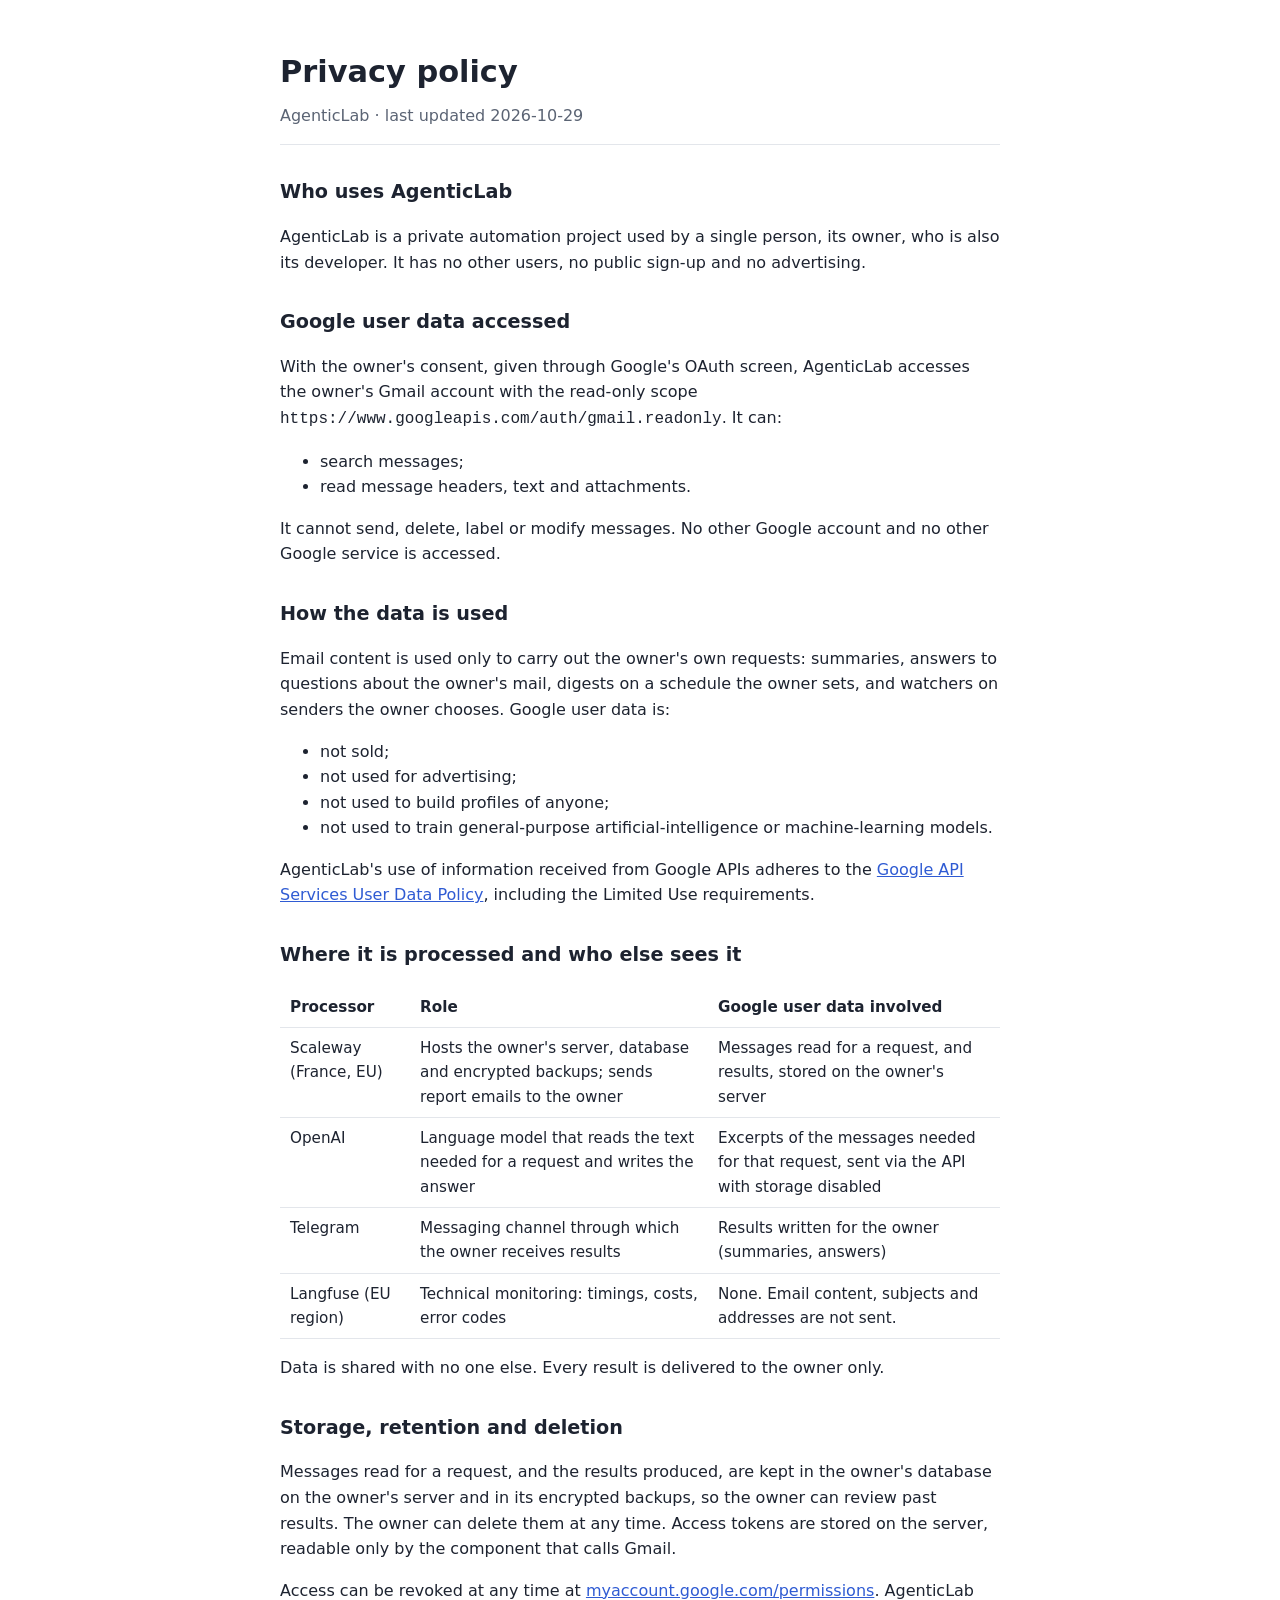
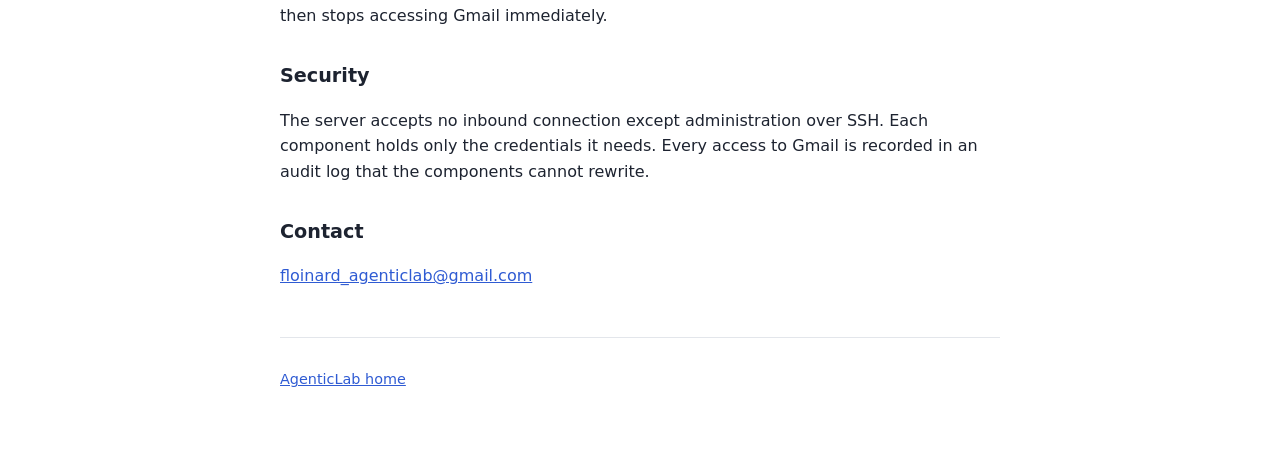
==== privacy.html @ 8ad276b6 "Add files via upload" ====
<!doctype html>
<html lang="en">
<head>
<meta charset="utf-8">
<meta name="viewport" content="width=device-width, initial-scale=1">
<meta http-equiv="Content-Security-Policy" content="default-src 'none'; style-src 'self'; img-src 'self'; base-uri 'none'; form-action 'none'">
<meta name="referrer" content="no-referrer">
<title>AgenticLab — Privacy policy</title>
<link rel="stylesheet" href="style.css">
</head>
<body>
<main>
<header>
<h1>Privacy policy</h1>
<p class="lead">AgenticLab · last updated 2026-10-29</p>
</header>

<h2>Who uses AgenticLab</h2>
<p>AgenticLab is a private automation project used by a single person, its owner, who is also its developer. It has no other users, no public sign-up and no advertising.</p>

<h2>Google user data accessed</h2>
<p>With the owner's consent, given through Google's OAuth screen, AgenticLab accesses the owner's Gmail account with the read-only scope <code>https://www.googleapis.com/auth/gmail.readonly</code>. It can:</p>
<ul>
<li>search messages;</li>
<li>read message headers, text and attachments.</li>
</ul>
<p>It cannot send, delete, label or modify messages. No other Google account and no other Google service is accessed.</p>

<h2>How the data is used</h2>
<p>Email content is used only to carry out the owner's own requests: summaries, answers to questions about the owner's mail, digests on a schedule the owner sets, and watchers on senders the owner chooses. Google user data is:</p>
<ul>
<li>not sold;</li>
<li>not used for advertising;</li>
<li>not used to build profiles of anyone;</li>
<li>not used to train general-purpose artificial-intelligence or machine-learning models.</li>
</ul>
<p>AgenticLab's use of information received from Google APIs adheres to the <a href="https://developers.google.com/terms/api-services-user-data-policy">Google API Services User Data Policy</a>, including the Limited Use requirements.</p>

<h2>Where it is processed and who else sees it</h2>
<table>
<tr><th>Processor</th><th>Role</th><th>Google user data involved</th></tr>
<tr><td>Scaleway (France, EU)</td><td>Hosts the owner's server, database and encrypted backups; sends report emails to the owner</td><td>Messages read for a request, and results, stored on the owner's server</td></tr>
<tr><td>OpenAI</td><td>Language model that reads the text needed for a request and writes the answer</td><td>Excerpts of the messages needed for that request, sent via the API with storage disabled</td></tr>
<tr><td>Telegram</td><td>Messaging channel through which the owner receives results</td><td>Results written for the owner (summaries, answers)</td></tr>
<tr><td>Langfuse (EU region)</td><td>Technical monitoring: timings, costs, error codes</td><td>None. Email content, subjects and addresses are not sent.</td></tr>
</table>
<p>Data is shared with no one else. Every result is delivered to the owner only.</p>

<h2>Storage, retention and deletion</h2>
<p>Messages read for a request, and the results produced, are kept in the owner's database on the owner's server and in its encrypted backups, so the owner can review past results. The owner can delete them at any time. Access tokens are stored on the server, readable only by the component that calls Gmail.</p>
<p>Access can be revoked at any time at <a href="https://myaccount.google.com/permissions">myaccount.google.com/permissions</a>. AgenticLab then stops accessing Gmail immediately.</p>

<h2>Security</h2>
<p>The server accepts no inbound connection except administration over SSH. Each component holds only the credentials it needs. Every access to Gmail is recorded in an audit log that the components cannot rewrite.</p>

<h2>Contact</h2>
<p><a href="mailto:floinard_agenticlab@gmail.com">floinard_agenticlab@gmail.com</a></p>

<footer><p><a href="index.html">AgenticLab home</a></p></footer>
</main>
</body>
</html>
---- style.css ----
:root { --fg: #1d2330; --muted: #5b6474; --bg: #ffffff; --line: #e3e6eb; --accent: #2f5bd3; }
@media (prefers-color-scheme: dark) { :root { --fg: #e7eaf0; --muted: #a2abba; --bg: #12151b; --line: #2a303b; --accent: #8fb0ff; } }
* { box-sizing: border-box; }
body { margin: 0; background: var(--bg); color: var(--fg); font: 16px/1.6 system-ui, -apple-system, "Segoe UI", Roboto, sans-serif; }
main { max-width: 760px; margin: 0 auto; padding: 48px 20px 64px; }
header { border-bottom: 1px solid var(--line); padding-bottom: 16px; margin-bottom: 28px; }
h1 { font-size: 1.9rem; margin: 0 0 6px; } h2 { font-size: 1.2rem; margin-top: 2rem; }
p.lead { color: var(--muted); margin: 0; }
a { color: var(--accent); }
table { border-collapse: collapse; width: 100%; margin: 12px 0; font-size: 0.95rem; }
th, td { text-align: left; vertical-align: top; padding: 8px 10px; border-bottom: 1px solid var(--line); }
footer { margin-top: 48px; padding-top: 16px; border-top: 1px solid var(--line); color: var(--muted); font-size: 0.9rem; }
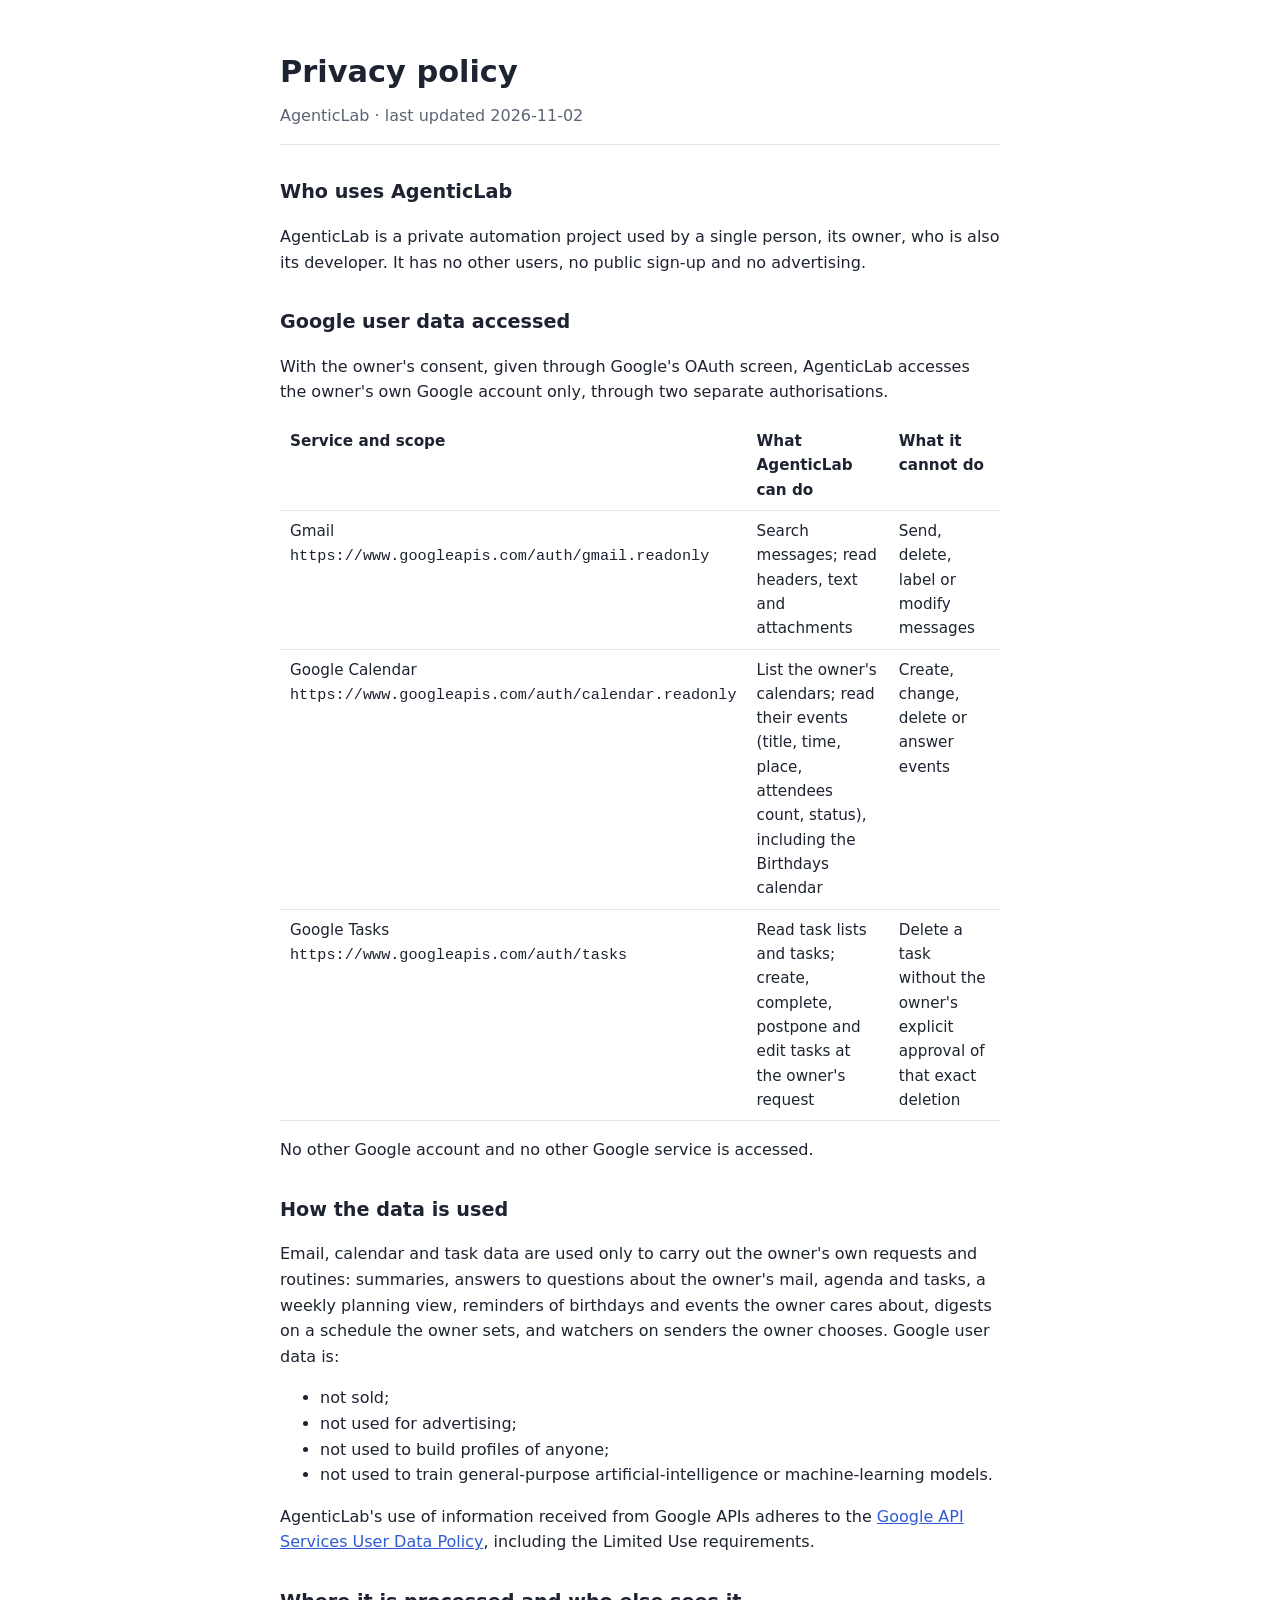
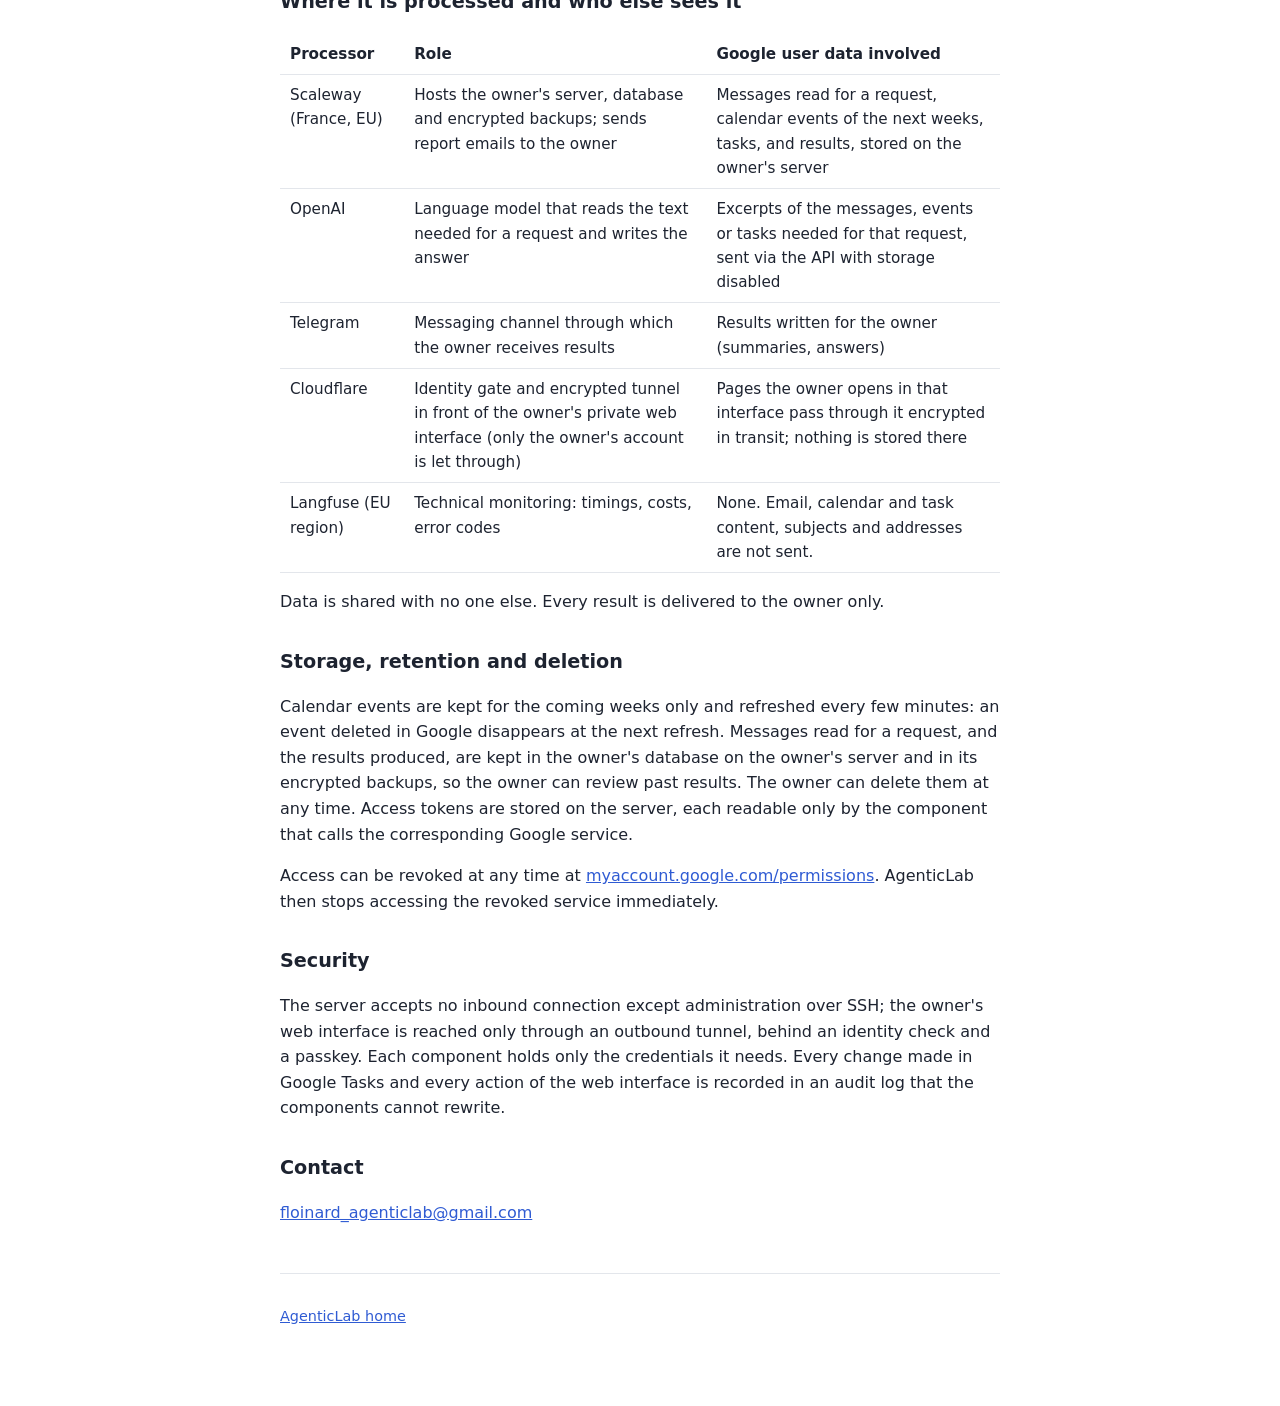
==== commit f70974c9: "Add files via upload" ====
--- a/privacy.html
+++ b/privacy.html
@@ -12,22 +12,24 @@
 <main>
 <header>
 <h1>Privacy policy</h1>
-<p class="lead">AgenticLab · last updated 2026-10-29</p>
+<p class="lead">AgenticLab · last updated 2026-11-02</p>
 </header>
 
 <h2>Who uses AgenticLab</h2>
 <p>AgenticLab is a private automation project used by a single person, its owner, who is also its developer. It has no other users, no public sign-up and no advertising.</p>
 
 <h2>Google user data accessed</h2>
-<p>With the owner's consent, given through Google's OAuth screen, AgenticLab accesses the owner's Gmail account with the read-only scope <code>https://www.googleapis.com/auth/gmail.readonly</code>. It can:</p>
-<ul>
-<li>search messages;</li>
-<li>read message headers, text and attachments.</li>
-</ul>
-<p>It cannot send, delete, label or modify messages. No other Google account and no other Google service is accessed.</p>
+<p>With the owner's consent, given through Google's OAuth screen, AgenticLab accesses the owner's own Google account only, through two separate authorisations.</p>
+<table>
+<tr><th>Service and scope</th><th>What AgenticLab can do</th><th>What it cannot do</th></tr>
+<tr><td>Gmail<br><code>https://www.googleapis.com/auth/gmail.readonly</code></td><td>Search messages; read headers, text and attachments</td><td>Send, delete, label or modify messages</td></tr>
+<tr><td>Google Calendar<br><code>https://www.googleapis.com/auth/calendar.readonly</code></td><td>List the owner's calendars; read their events (title, time, place, attendees count, status), including the Birthdays calendar</td><td>Create, change, delete or answer events</td></tr>
+<tr><td>Google Tasks<br><code>https://www.googleapis.com/auth/tasks</code></td><td>Read task lists and tasks; create, complete, postpone and edit tasks at the owner's request</td><td>Delete a task without the owner's explicit approval of that exact deletion</td></tr>
+</table>
+<p>No other Google account and no other Google service is accessed.</p>
 
 <h2>How the data is used</h2>
-<p>Email content is used only to carry out the owner's own requests: summaries, answers to questions about the owner's mail, digests on a schedule the owner sets, and watchers on senders the owner chooses. Google user data is:</p>
+<p>Email, calendar and task data are used only to carry out the owner's own requests and routines: summaries, answers to questions about the owner's mail, agenda and tasks, a weekly planning view, reminders of birthdays and events the owner cares about, digests on a schedule the owner sets, and watchers on senders the owner chooses. Google user data is:</p>
 <ul>
 <li>not sold;</li>
 <li>not used for advertising;</li>
@@ -39,19 +41,20 @@
 <h2>Where it is processed and who else sees it</h2>
 <table>
 <tr><th>Processor</th><th>Role</th><th>Google user data involved</th></tr>
-<tr><td>Scaleway (France, EU)</td><td>Hosts the owner's server, database and encrypted backups; sends report emails to the owner</td><td>Messages read for a request, and results, stored on the owner's server</td></tr>
-<tr><td>OpenAI</td><td>Language model that reads the text needed for a request and writes the answer</td><td>Excerpts of the messages needed for that request, sent via the API with storage disabled</td></tr>
+<tr><td>Scaleway (France, EU)</td><td>Hosts the owner's server, database and encrypted backups; sends report emails to the owner</td><td>Messages read for a request, calendar events of the next weeks, tasks, and results, stored on the owner's server</td></tr>
+<tr><td>OpenAI</td><td>Language model that reads the text needed for a request and writes the answer</td><td>Excerpts of the messages, events or tasks needed for that request, sent via the API with storage disabled</td></tr>
 <tr><td>Telegram</td><td>Messaging channel through which the owner receives results</td><td>Results written for the owner (summaries, answers)</td></tr>
-<tr><td>Langfuse (EU region)</td><td>Technical monitoring: timings, costs, error codes</td><td>None. Email content, subjects and addresses are not sent.</td></tr>
+<tr><td>Cloudflare</td><td>Identity gate and encrypted tunnel in front of the owner's private web interface (only the owner's account is let through)</td><td>Pages the owner opens in that interface pass through it encrypted in transit; nothing is stored there</td></tr>
+<tr><td>Langfuse (EU region)</td><td>Technical monitoring: timings, costs, error codes</td><td>None. Email, calendar and task content, subjects and addresses are not sent.</td></tr>
 </table>
 <p>Data is shared with no one else. Every result is delivered to the owner only.</p>
 
 <h2>Storage, retention and deletion</h2>
-<p>Messages read for a request, and the results produced, are kept in the owner's database on the owner's server and in its encrypted backups, so the owner can review past results. The owner can delete them at any time. Access tokens are stored on the server, readable only by the component that calls Gmail.</p>
-<p>Access can be revoked at any time at <a href="https://myaccount.google.com/permissions">myaccount.google.com/permissions</a>. AgenticLab then stops accessing Gmail immediately.</p>
+<p>Calendar events are kept for the coming weeks only and refreshed every few minutes: an event deleted in Google disappears at the next refresh. Messages read for a request, and the results produced, are kept in the owner's database on the owner's server and in its encrypted backups, so the owner can review past results. The owner can delete them at any time. Access tokens are stored on the server, each readable only by the component that calls the corresponding Google service.</p>
+<p>Access can be revoked at any time at <a href="https://myaccount.google.com/permissions">myaccount.google.com/permissions</a>. AgenticLab then stops accessing the revoked service immediately.</p>
 
 <h2>Security</h2>
-<p>The server accepts no inbound connection except administration over SSH. Each component holds only the credentials it needs. Every access to Gmail is recorded in an audit log that the components cannot rewrite.</p>
+<p>The server accepts no inbound connection except administration over SSH; the owner's web interface is reached only through an outbound tunnel, behind an identity check and a passkey. Each component holds only the credentials it needs. Every change made in Google Tasks and every action of the web interface is recorded in an audit log that the components cannot rewrite.</p>
 
 <h2>Contact</h2>
 <p><a href="mailto:floinard_agenticlab@gmail.com">floinard_agenticlab@gmail.com</a></p>
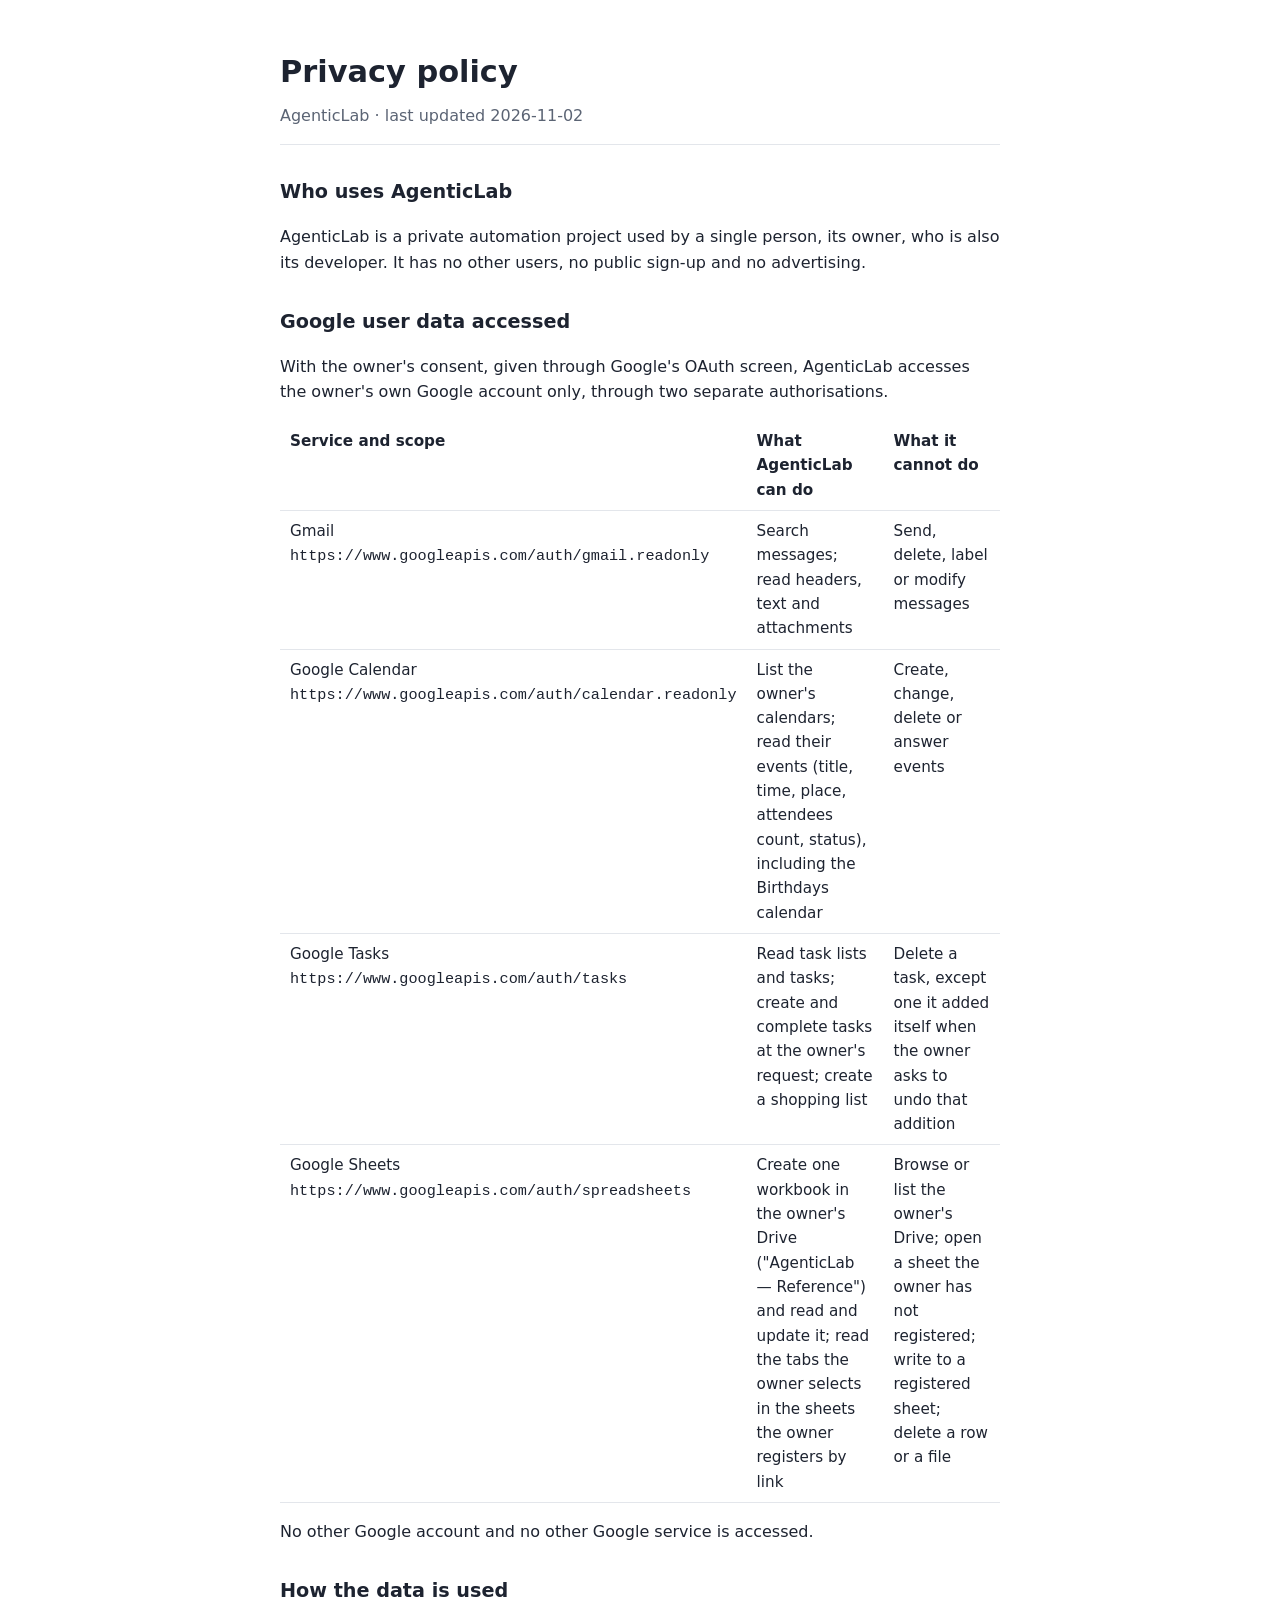
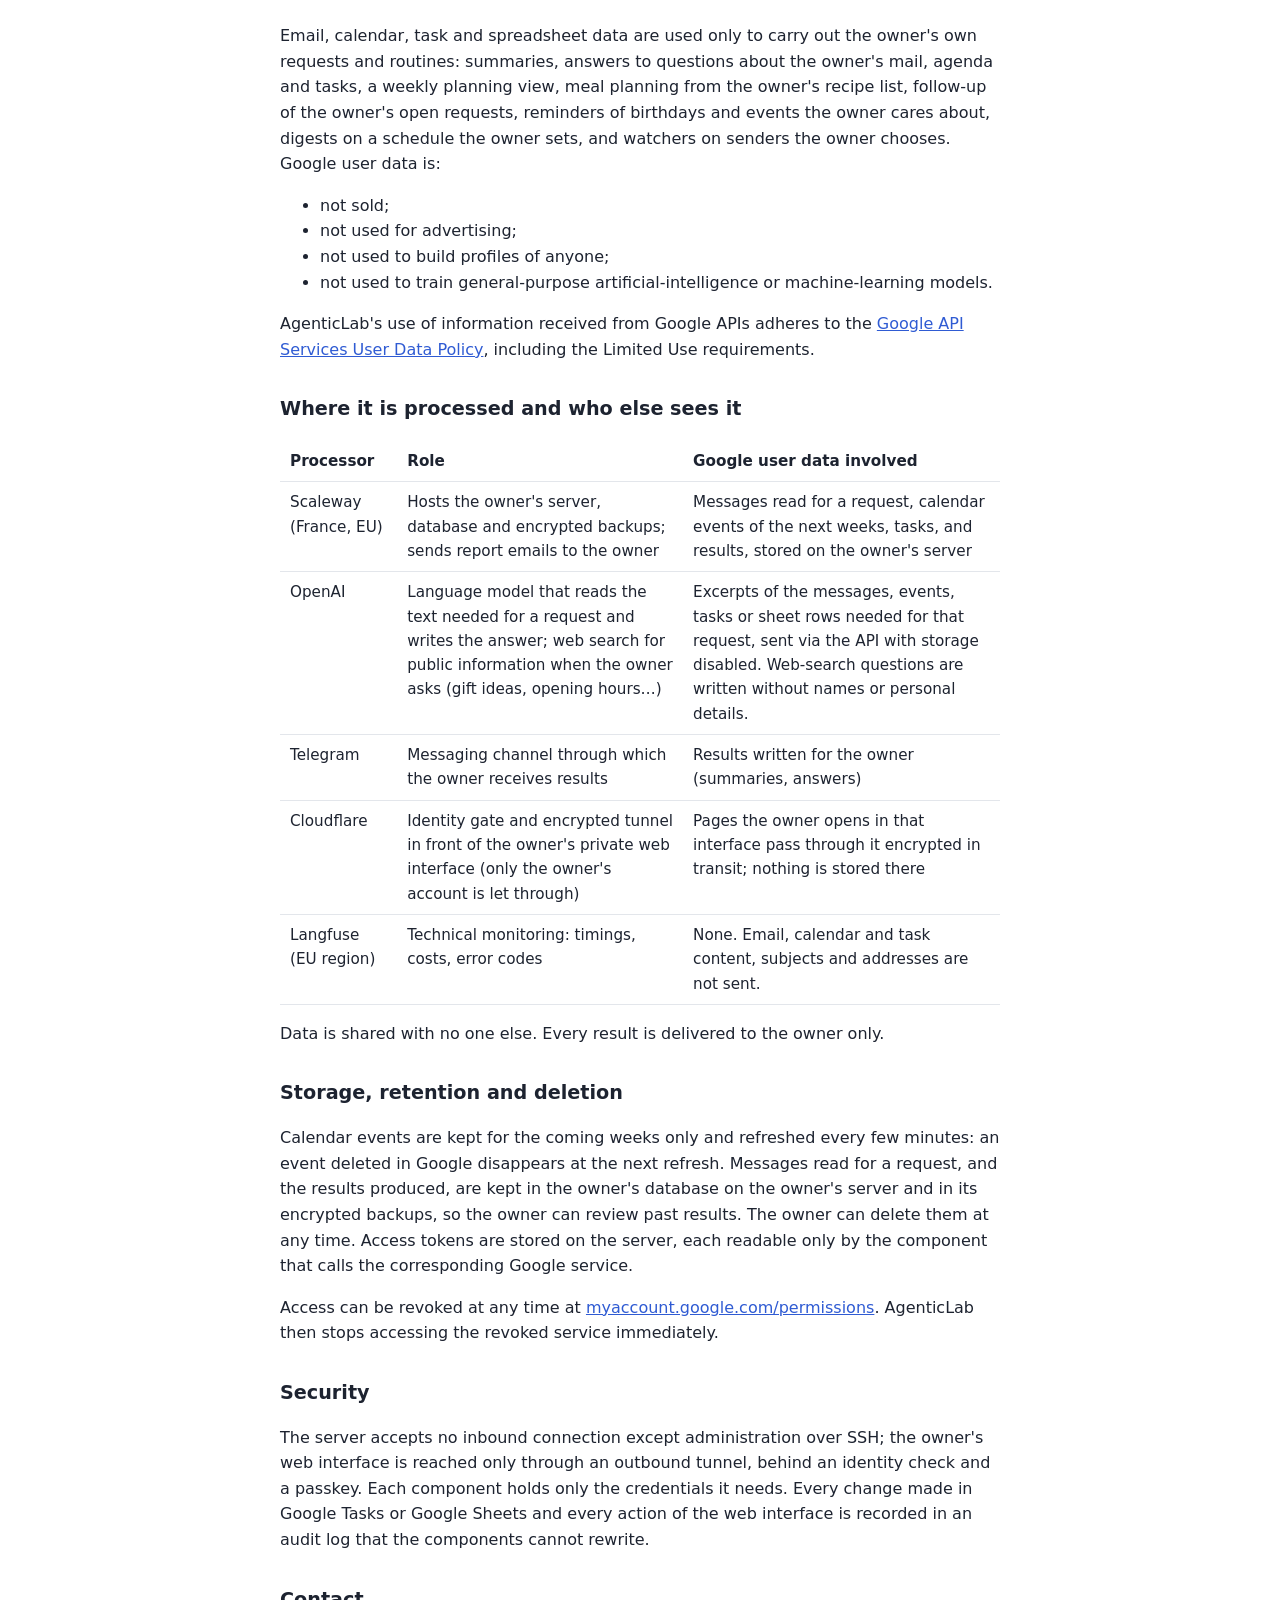
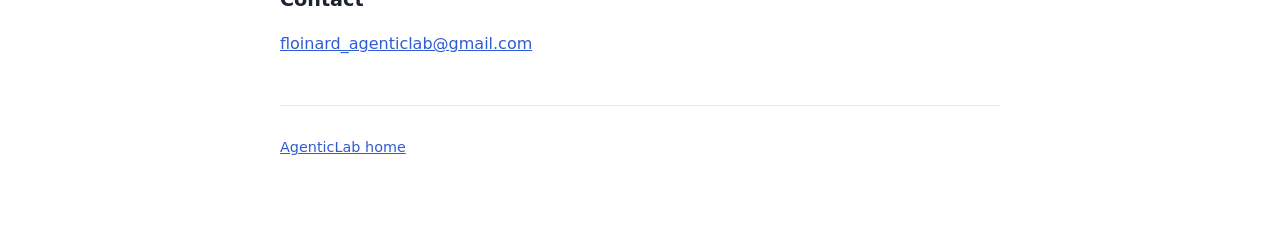
==== commit f6303344: "Add files via upload" ====
--- a/privacy.html
+++ b/privacy.html
@@ -24,12 +24,13 @@
 <tr><th>Service and scope</th><th>What AgenticLab can do</th><th>What it cannot do</th></tr>
 <tr><td>Gmail<br><code>https://www.googleapis.com/auth/gmail.readonly</code></td><td>Search messages; read headers, text and attachments</td><td>Send, delete, label or modify messages</td></tr>
 <tr><td>Google Calendar<br><code>https://www.googleapis.com/auth/calendar.readonly</code></td><td>List the owner's calendars; read their events (title, time, place, attendees count, status), including the Birthdays calendar</td><td>Create, change, delete or answer events</td></tr>
-<tr><td>Google Tasks<br><code>https://www.googleapis.com/auth/tasks</code></td><td>Read task lists and tasks; create, complete, postpone and edit tasks at the owner's request</td><td>Delete a task without the owner's explicit approval of that exact deletion</td></tr>
+<tr><td>Google Tasks<br><code>https://www.googleapis.com/auth/tasks</code></td><td>Read task lists and tasks; create and complete tasks at the owner's request; create a shopping list</td><td>Delete a task, except one it added itself when the owner asks to undo that addition</td></tr>
+<tr><td>Google Sheets<br><code>https://www.googleapis.com/auth/spreadsheets</code></td><td>Create one workbook in the owner's Drive ("AgenticLab — Reference") and read and update it; read the tabs the owner selects in the sheets the owner registers by link</td><td>Browse or list the owner's Drive; open a sheet the owner has not registered; write to a registered sheet; delete a row or a file</td></tr>
 </table>
 <p>No other Google account and no other Google service is accessed.</p>
 
 <h2>How the data is used</h2>
-<p>Email, calendar and task data are used only to carry out the owner's own requests and routines: summaries, answers to questions about the owner's mail, agenda and tasks, a weekly planning view, reminders of birthdays and events the owner cares about, digests on a schedule the owner sets, and watchers on senders the owner chooses. Google user data is:</p>
+<p>Email, calendar, task and spreadsheet data are used only to carry out the owner's own requests and routines: summaries, answers to questions about the owner's mail, agenda and tasks, a weekly planning view, meal planning from the owner's recipe list, follow-up of the owner's open requests, reminders of birthdays and events the owner cares about, digests on a schedule the owner sets, and watchers on senders the owner chooses. Google user data is:</p>
 <ul>
 <li>not sold;</li>
 <li>not used for advertising;</li>
@@ -42,7 +43,7 @@
 <table>
 <tr><th>Processor</th><th>Role</th><th>Google user data involved</th></tr>
 <tr><td>Scaleway (France, EU)</td><td>Hosts the owner's server, database and encrypted backups; sends report emails to the owner</td><td>Messages read for a request, calendar events of the next weeks, tasks, and results, stored on the owner's server</td></tr>
-<tr><td>OpenAI</td><td>Language model that reads the text needed for a request and writes the answer</td><td>Excerpts of the messages, events or tasks needed for that request, sent via the API with storage disabled</td></tr>
+<tr><td>OpenAI</td><td>Language model that reads the text needed for a request and writes the answer; web search for public information when the owner asks (gift ideas, opening hours…)</td><td>Excerpts of the messages, events, tasks or sheet rows needed for that request, sent via the API with storage disabled. Web-search questions are written without names or personal details.</td></tr>
 <tr><td>Telegram</td><td>Messaging channel through which the owner receives results</td><td>Results written for the owner (summaries, answers)</td></tr>
 <tr><td>Cloudflare</td><td>Identity gate and encrypted tunnel in front of the owner's private web interface (only the owner's account is let through)</td><td>Pages the owner opens in that interface pass through it encrypted in transit; nothing is stored there</td></tr>
 <tr><td>Langfuse (EU region)</td><td>Technical monitoring: timings, costs, error codes</td><td>None. Email, calendar and task content, subjects and addresses are not sent.</td></tr>
@@ -54,7 +55,7 @@
 <p>Access can be revoked at any time at <a href="https://myaccount.google.com/permissions">myaccount.google.com/permissions</a>. AgenticLab then stops accessing the revoked service immediately.</p>
 
 <h2>Security</h2>
-<p>The server accepts no inbound connection except administration over SSH; the owner's web interface is reached only through an outbound tunnel, behind an identity check and a passkey. Each component holds only the credentials it needs. Every change made in Google Tasks and every action of the web interface is recorded in an audit log that the components cannot rewrite.</p>
+<p>The server accepts no inbound connection except administration over SSH; the owner's web interface is reached only through an outbound tunnel, behind an identity check and a passkey. Each component holds only the credentials it needs. Every change made in Google Tasks or Google Sheets and every action of the web interface is recorded in an audit log that the components cannot rewrite.</p>
 
 <h2>Contact</h2>
 <p><a href="mailto:floinard_agenticlab@gmail.com">floinard_agenticlab@gmail.com</a></p>
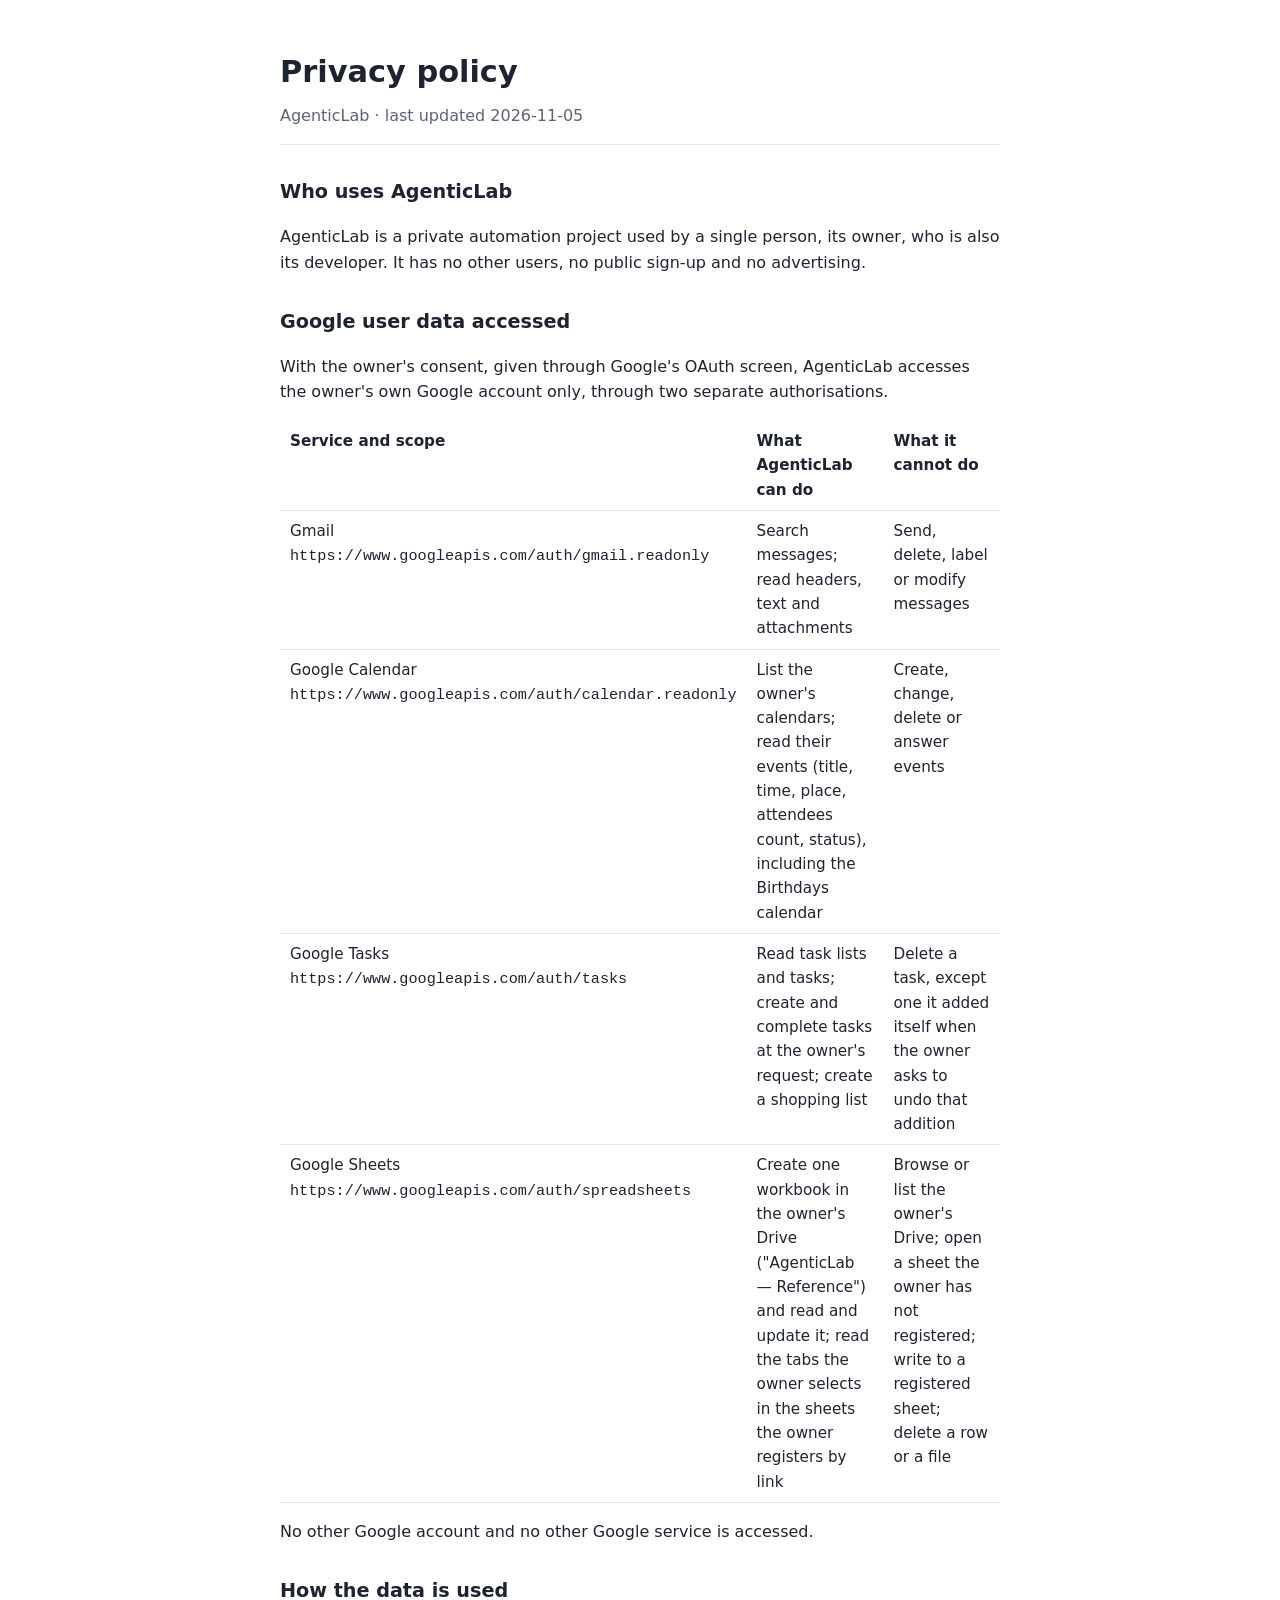
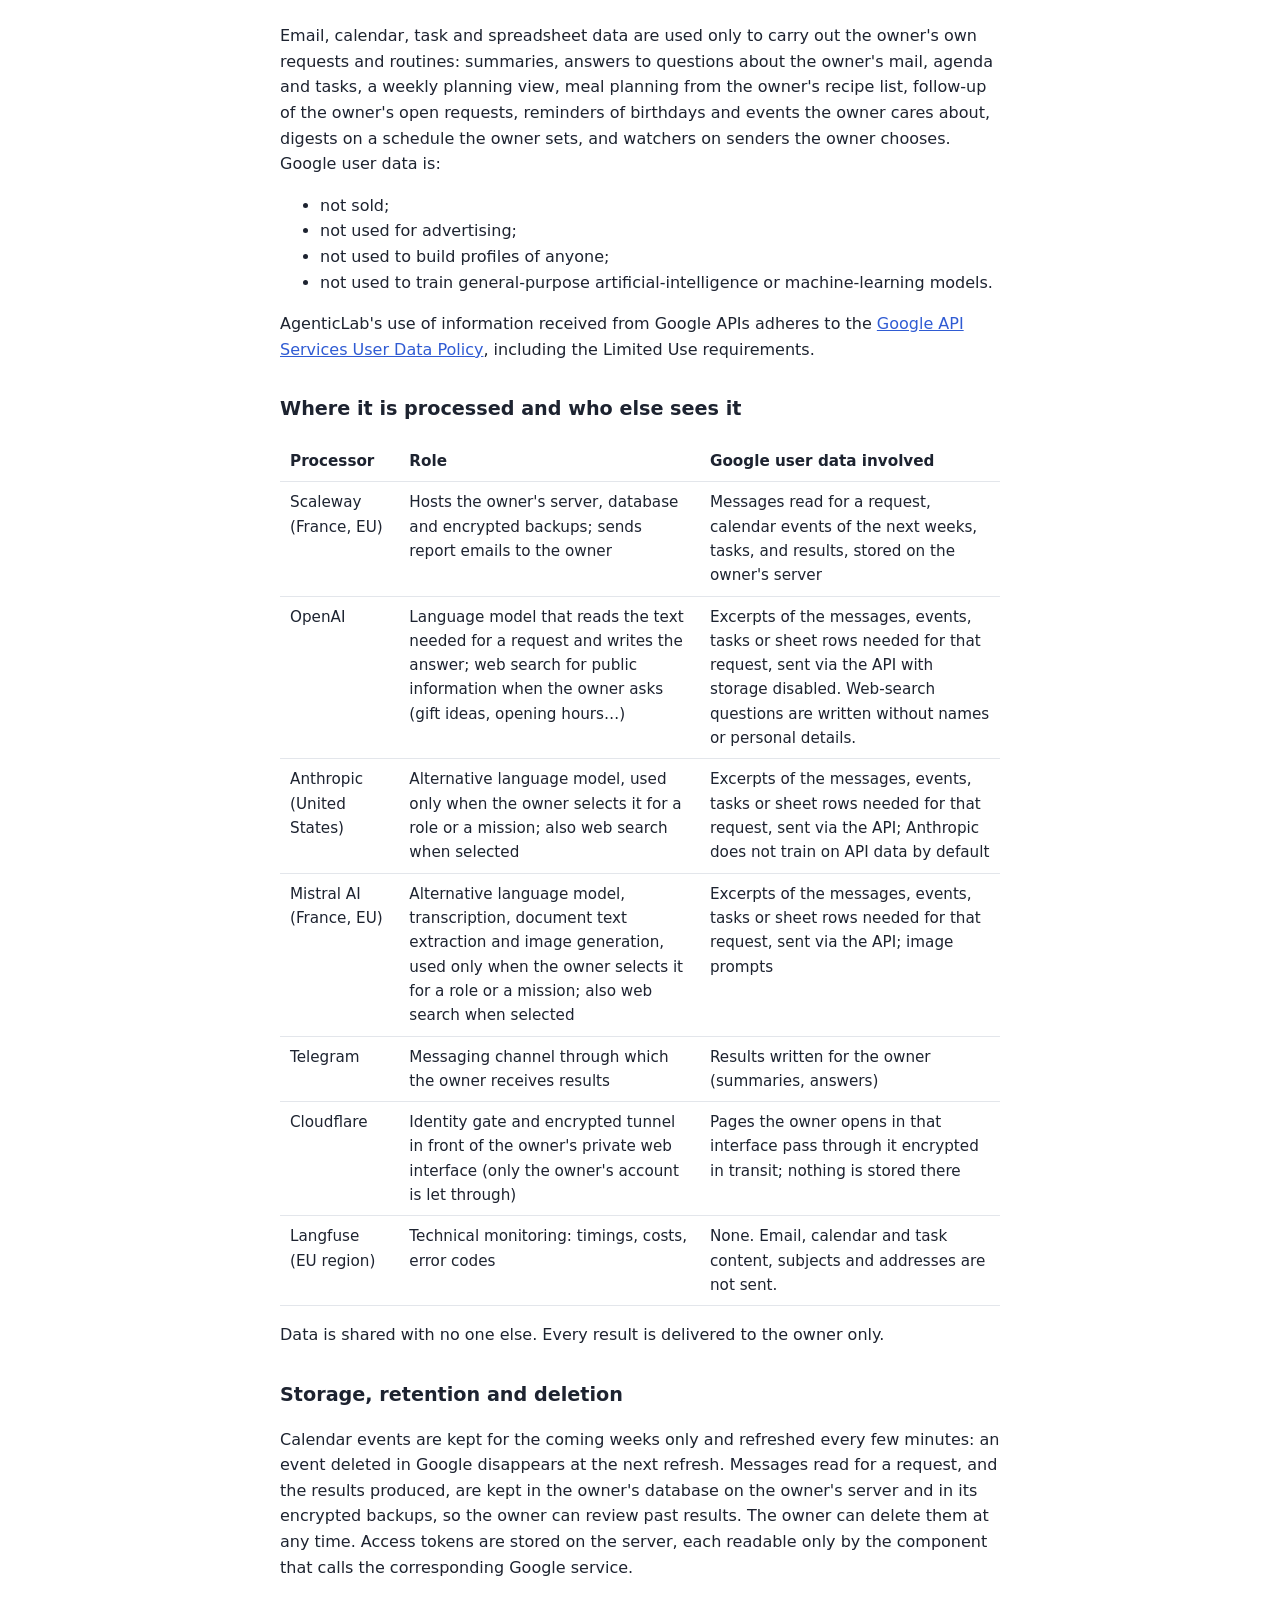
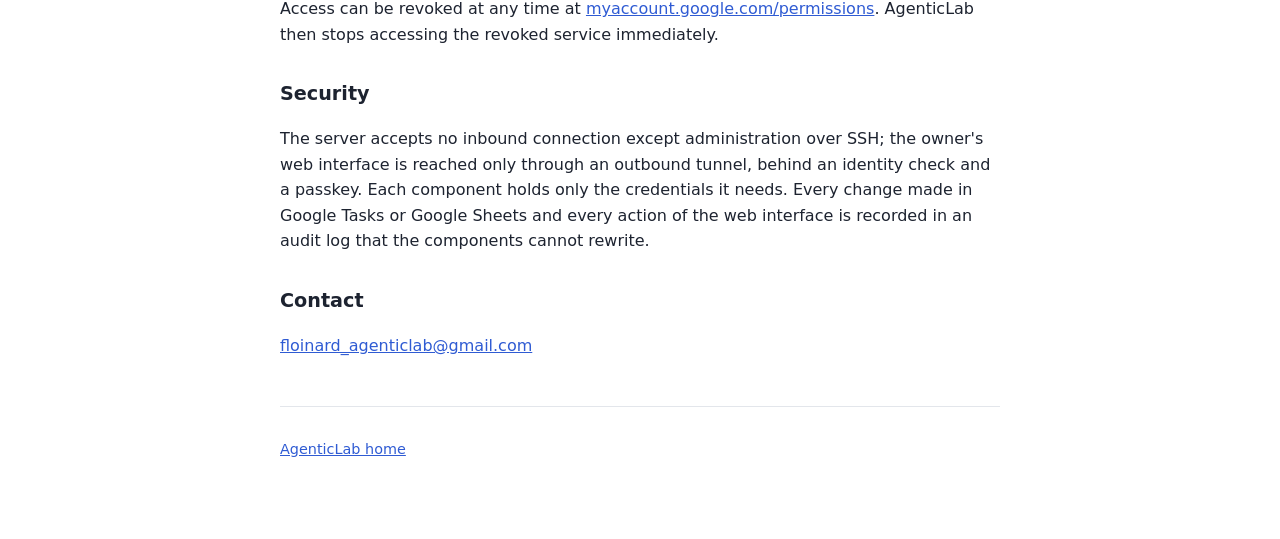
==== commit bde25220: "Add files via upload" ====
--- a/privacy.html
+++ b/privacy.html
@@ -12,7 +12,7 @@
 <main>
 <header>
 <h1>Privacy policy</h1>
-<p class="lead">AgenticLab · last updated 2026-11-02</p>
+<p class="lead">AgenticLab · last updated 2026-11-05</p>
 </header>
 
 <h2>Who uses AgenticLab</h2>
@@ -44,6 +44,8 @@
 <tr><th>Processor</th><th>Role</th><th>Google user data involved</th></tr>
 <tr><td>Scaleway (France, EU)</td><td>Hosts the owner's server, database and encrypted backups; sends report emails to the owner</td><td>Messages read for a request, calendar events of the next weeks, tasks, and results, stored on the owner's server</td></tr>
 <tr><td>OpenAI</td><td>Language model that reads the text needed for a request and writes the answer; web search for public information when the owner asks (gift ideas, opening hours…)</td><td>Excerpts of the messages, events, tasks or sheet rows needed for that request, sent via the API with storage disabled. Web-search questions are written without names or personal details.</td></tr>
+<tr><td>Anthropic (United States)</td><td>Alternative language model, used only when the owner selects it for a role or a mission; also web search when selected</td><td>Excerpts of the messages, events, tasks or sheet rows needed for that request, sent via the API; Anthropic does not train on API data by default</td></tr>
+<tr><td>Mistral AI (France, EU)</td><td>Alternative language model, transcription, document text extraction and image generation, used only when the owner selects it for a role or a mission; also web search when selected</td><td>Excerpts of the messages, events, tasks or sheet rows needed for that request, sent via the API; image prompts</td></tr>
 <tr><td>Telegram</td><td>Messaging channel through which the owner receives results</td><td>Results written for the owner (summaries, answers)</td></tr>
 <tr><td>Cloudflare</td><td>Identity gate and encrypted tunnel in front of the owner's private web interface (only the owner's account is let through)</td><td>Pages the owner opens in that interface pass through it encrypted in transit; nothing is stored there</td></tr>
 <tr><td>Langfuse (EU region)</td><td>Technical monitoring: timings, costs, error codes</td><td>None. Email, calendar and task content, subjects and addresses are not sent.</td></tr>
